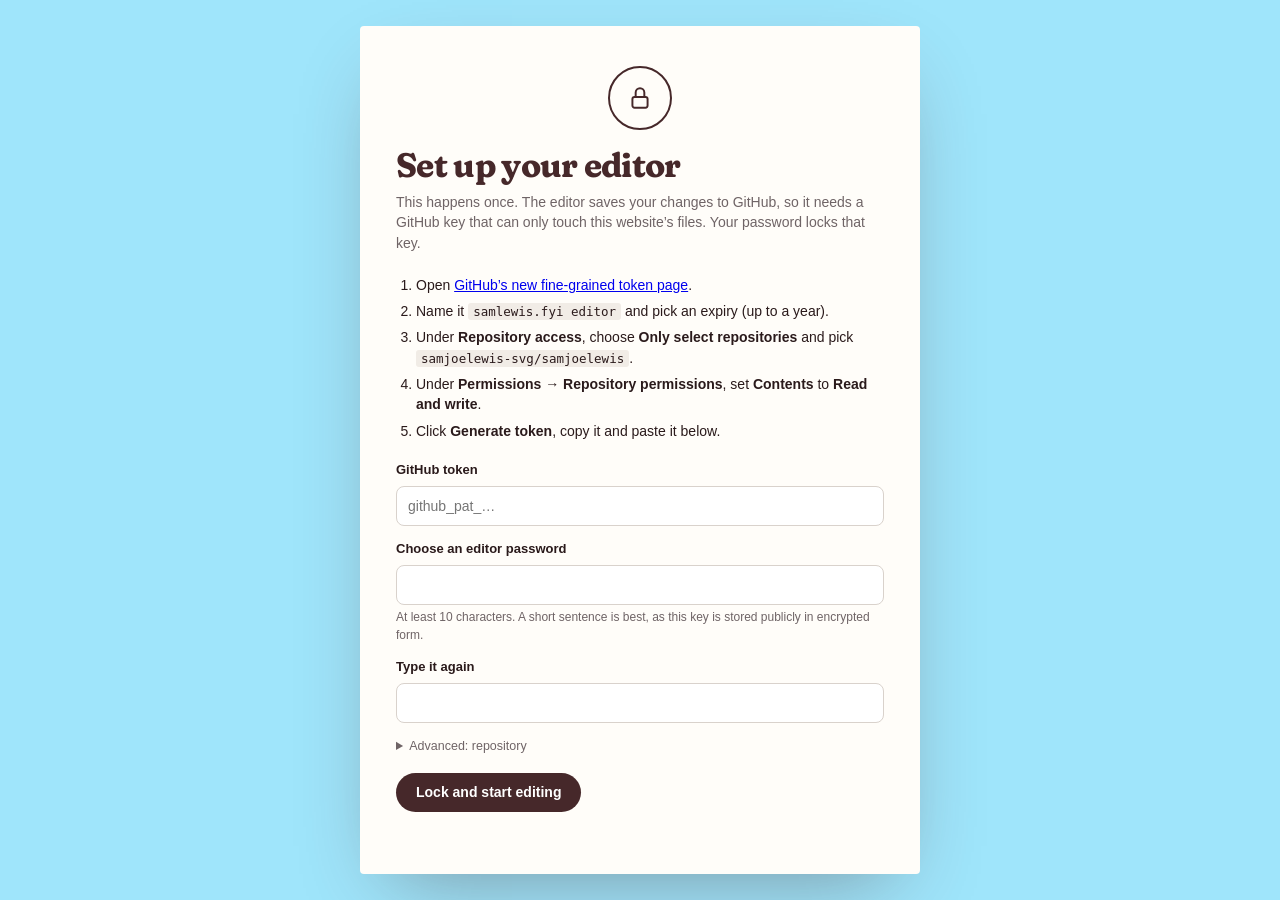
==== admin/index.html @ 77a6bab6 "Add password-protected editor" ====
<!doctype html>
<html lang="en-GB">
<head>
<meta charset="utf-8">
<meta name="viewport" content="width=device-width, initial-scale=1">
<meta name="robots" content="noindex, nofollow">
<title>Editor · samlewis.fyi</title>
<link rel="icon" href="data:image/svg+xml,%3Csvg xmlns='http://www.w3.org/2000/svg' viewBox='0 0 32 32'%3E%3Crect width='32' height='32' rx='16' fill='%2346282a'/%3E%3Ctext x='16' y='23' font-family='Georgia,serif' font-weight='700' font-size='20' text-anchor='middle' fill='%239fe5fb'%3Es%3C/text%3E%3C/svg%3E">
<link rel="preconnect" href="https://fonts.googleapis.com">
<link rel="preconnect" href="https://fonts.gstatic.com" crossorigin>
<link rel="stylesheet" href="https://fonts.googleapis.com/css2?family=Fraunces:opsz,wght,SOFT@9..144,600..800,0..100&display=swap">
<link rel="stylesheet" href="admin.css">
</head>
<body>
<div id="gate" class="gate"></div>
<div id="editor" class="editor" hidden>
  <header class="top">
    <div class="top-l"><span class="brand">samlewis</span><span class="brand-sub">Editor</span></div>
    <div class="top-c">
      <button class="ib" id="undo" title="Undo (Ctrl/Cmd Z)" aria-label="Undo" disabled><svg viewBox="0 0 24 24"><path d="M9 14 4 9l5-5"/><path d="M4 9h10.5a5.5 5.5 0 0 1 0 11H11"/></svg></button>
      <button class="ib" id="redo" title="Redo (Ctrl/Cmd Shift Z)" aria-label="Redo" disabled><svg viewBox="0 0 24 24"><path d="m15 14 5-5-5-5"/><path d="M20 9H9.5a5.5 5.5 0 0 0 0 11H13"/></svg></button>
      <span class="sep"></span>
      <div class="seg" role="group" aria-label="Preview size">
        <button class="on" data-device="desktop" title="Desktop" aria-label="Desktop view"><svg viewBox="0 0 24 24"><rect x="3" y="4" width="18" height="12" rx="1.5"/><path d="M8 20h8M12 16v4"/></svg></button>
        <button data-device="mobile" title="Mobile" aria-label="Mobile view"><svg viewBox="0 0 24 24"><rect x="7" y="2.5" width="10" height="19" rx="2"/><path d="M11 18.5h2"/></svg></button>
      </div>
      <button class="ib" id="previewBtn" title="Preview without editing tools" aria-label="Preview"><svg viewBox="0 0 24 24"><path d="M2 12s3.5-7 10-7 10 7 10 7-3.5 7-10 7S2 12 2 12z"/><circle cx="12" cy="12" r="3"/></svg></button>
    </div>
    <div class="top-r">
      <span class="status" id="status" aria-live="polite"></span>
      <a class="lnk" href="../" target="_blank" rel="noopener">View live site</a>
      <button class="btn-p" id="publish">Publish</button>
      <button class="ib" id="menuBtn" aria-label="More" aria-haspopup="true"><svg viewBox="0 0 24 24"><circle cx="5" cy="12" r="1.3"/><circle cx="12" cy="12" r="1.3"/><circle cx="19" cy="12" r="1.3"/></svg></button>
      <div class="menu" id="menu" hidden>
        <button data-act="discard">Discard unpublished changes</button>
        <button data-act="password">Change password</button>
        <button data-act="export">Download a backup of the content</button>
        <button data-act="help">How editing works</button>
        <button data-act="logout">Lock the editor</button>
      </div>
    </div>
  </header>
  <aside class="side" id="side"></aside>
  <main class="stage" id="stage"><div class="frame-wrap" id="frameWrap"><iframe id="frame" title="Site preview"></iframe></div></main>
</div>
<div id="modal" class="modal" hidden></div>
<div id="toast" class="toast" role="status" aria-live="polite"></div>
<input type="file" id="filePick" accept="image/*" hidden>
<input type="file" id="videoPick" accept="video/mp4" hidden>
<script src="admin.js"></script>
</body>
</html>
---- admin/admin.css ----
:root {
  --ink: #2a1a1b; --muted: #6f6466; --line: #e6e1dc; --bg: #f6f4f1; --panel: #fff; --accent: #46282a; --hi: #2f6bff; --danger: #c2372f; --ok: #1f7a4a;
  --ui: -apple-system, BlinkMacSystemFont, "Segoe UI", Inter, Roboto, Helvetica, Arial, sans-serif;
}
* { box-sizing: border-box; }
html, body { margin: 0; height: 100%; }
body { font: 14px/1.45 var(--ui); color: var(--ink); background: var(--bg); -webkit-font-smoothing: antialiased; }
button, input, select, textarea { font: inherit; color: inherit; }
button { cursor: pointer; }
[hidden] { display: none !important; }
:focus-visible { outline: 2px solid var(--hi); outline-offset: 2px; }
svg { width: 18px; height: 18px; fill: none; stroke: currentColor; stroke-width: 1.8; stroke-linecap: round; stroke-linejoin: round; }

/* ---------- lock screen ---------- */
.gate { min-height: 100vh; display: grid; place-items: center; padding: 24px; background: #9fe5fb; }
.gate-card { width: 100%; max-width: 440px; background: #fffdf9; padding: 40px 36px 32px; border-radius: 4px; box-shadow: 0 30px 80px -30px rgba(70,40,42,.45); text-align: center; }
.gate-card.wide { max-width: 560px; text-align: left; }
.lock { width: 64px; height: 64px; border-radius: 50%; border: 2px solid var(--accent); display: grid; place-items: center; margin: 0 auto 18px; color: var(--accent); }
.lock svg { width: 26px; height: 26px; }
.gate h1 { font: 700 34px/1.05 "Fraunces", Georgia, serif; font-variation-settings: "SOFT" 100; color: var(--accent); margin: 0 0 8px; letter-spacing: -.02em; }
.gate p { color: var(--muted); margin: 0 0 22px; }
.gate ol { color: var(--ink); padding-left: 20px; margin: 0 0 20px; }
.gate li { margin-bottom: 6px; }
.gate code { background: #f1ece6; padding: 1px 5px; border-radius: 3px; font-size: 12.5px; }
.pw { display: flex; border: 2px solid var(--accent); border-radius: 2px; background: #fff; }
.pw input { flex: 1; border: 0; padding: 14px 16px; font-size: 16px; background: none; min-width: 0; }
.pw input:focus { outline: none; }
.pw button { border: 0; background: none; padding: 0 16px; color: var(--accent); }
.pw button svg { width: 22px; height: 22px; }
.err { color: var(--danger); min-height: 1.4em; margin-top: 12px; font-size: 13px; }
.gate .field { margin-bottom: 14px; }

/* ---------- editor layout ---------- */
.editor { display: grid; grid-template-columns: 340px 1fr; grid-template-rows: 56px 1fr; height: 100vh; }
.top { grid-column: 1 / -1; display: flex; align-items: center; justify-content: space-between; gap: 16px; padding: 0 14px 0 18px; background: var(--panel); border-bottom: 1px solid var(--line); position: relative; z-index: 5; }
.top-l, .top-c, .top-r { display: flex; align-items: center; gap: 8px; }
.brand { font: 700 20px/1 "Fraunces", Georgia, serif; font-variation-settings: "SOFT" 100; color: var(--accent); letter-spacing: -.02em; }
.brand-sub { color: var(--muted); font-size: 12px; text-transform: uppercase; letter-spacing: .12em; padding-left: 8px; border-left: 1px solid var(--line); }
.ib { width: 36px; height: 36px; border-radius: 8px; border: 0; background: none; display: grid; place-items: center; color: var(--ink); }
.ib:hover:not(:disabled) { background: #f1ede9; }
.ib:disabled { opacity: .3; cursor: default; }
.ib.on { background: var(--ink); color: #fff; }
.sep { width: 1px; height: 22px; background: var(--line); margin: 0 4px; }
.seg { display: flex; background: #f1ede9; border-radius: 9px; padding: 3px; }
.seg button { border: 0; background: none; width: 34px; height: 30px; border-radius: 7px; display: grid; place-items: center; }
.seg button.on { background: #fff; box-shadow: 0 1px 3px rgba(0,0,0,.12); }
.status { color: var(--muted); font-size: 13px; margin-right: 6px; white-space: nowrap; }
.status.dirty::before { content: ""; display: inline-block; width: 8px; height: 8px; border-radius: 50%; background: #e7a21b; margin-right: 7px; }
.status.okk::before { content: ""; display: inline-block; width: 8px; height: 8px; border-radius: 50%; background: var(--ok); margin-right: 7px; }
.lnk { color: var(--ink); text-decoration: none; padding: 8px 10px; border-radius: 8px; white-space: nowrap; }
.lnk:hover { background: #f1ede9; }
.btn-p { background: var(--accent); color: #fff; border: 0; border-radius: 999px; padding: 9px 20px; font-weight: 600; white-space: nowrap; }
.btn-p:hover { filter: brightness(1.15); }
.btn-p:disabled { opacity: .5; cursor: default; }
.btn-s { background: #fff; color: var(--ink); border: 1px solid #d5cec8; border-radius: 999px; padding: 8px 16px; font-weight: 500; }
.btn-s:hover { background: #f6f3f0; }
.btn-d { background: none; color: var(--danger); border: 1px solid #ecc9c6; border-radius: 999px; padding: 8px 16px; }
.btn-d:hover { background: #fdf1f0; }
.menu { position: absolute; right: 12px; top: 52px; background: #fff; border: 1px solid var(--line); border-radius: 10px; box-shadow: 0 14px 40px -12px rgba(0,0,0,.25); padding: 6px; min-width: 260px; }
.menu button { display: block; width: 100%; text-align: left; background: none; border: 0; padding: 10px 12px; border-radius: 6px; }
.menu button:hover { background: #f4f0ec; }

/* ---------- sidebar ---------- */
.side { background: var(--panel); border-right: 1px solid var(--line); overflow-y: auto; overflow-x: hidden; display: flex; flex-direction: column; min-height: 0; }
.tabs { display: flex; gap: 2px; padding: 10px 12px 0; border-bottom: 1px solid var(--line); position: sticky; top: 0; background: #fff; z-index: 2; }
.tabs button { flex: 1; background: none; border: 0; padding: 10px 6px 12px; color: var(--muted); font-weight: 600; border-bottom: 2px solid transparent; margin-bottom: -1px; }
.tabs button.on { color: var(--ink); border-color: var(--ink); }
.pane { padding: 16px; display: grid; grid-template-columns: minmax(0, 1fr); gap: 14px; align-content: start; }
.group, .list, .li-b, .field { min-width: 0; grid-template-columns: minmax(0, 1fr); }
.pane-h { display: flex; align-items: center; gap: 8px; padding: 14px 16px; border-bottom: 1px solid var(--line); position: sticky; top: 0; background: #fff; z-index: 2; }
.pane-h h2 { font-size: 15px; margin: 0; flex: 1; min-width: 0; overflow: hidden; text-overflow: ellipsis; white-space: nowrap; }
.back { background: none; border: 0; padding: 6px 8px 6px 2px; color: var(--muted); display: flex; align-items: center; gap: 4px; }
.back:hover { color: var(--ink); }
.hint { color: var(--muted); font-size: 12.5px; margin: 0; }
.group { border-top: 1px solid var(--line); padding-top: 14px; display: grid; gap: 12px; }
.group > h3 { margin: 0; font-size: 12px; text-transform: uppercase; letter-spacing: .1em; color: var(--muted); }

/* section list */
.slist { display: grid; gap: 4px; }
.sitem { display: flex; align-items: center; gap: 8px; padding: 8px 8px 8px 4px; border-radius: 8px; border: 1px solid transparent; background: #fff; cursor: pointer; }
.sitem:hover { background: #f7f4f1; }
.sitem.sel { border-color: var(--hi); background: #f3f6ff; }
.sitem.hid .s-name { opacity: .45; text-decoration: line-through; }
.sitem.drag-over { box-shadow: 0 -3px 0 var(--hi); }
.sitem.drag-over-b { box-shadow: 0 3px 0 var(--hi); }
.sitem.dragging { opacity: .4; }
.grip { cursor: grab; color: #b4aaa5; padding: 4px; display: grid; place-items: center; }
.grip svg { width: 16px; height: 16px; }
.swatch { width: 14px; height: 14px; border-radius: 50%; flex: none; box-shadow: inset 0 0 0 1px rgba(0,0,0,.15); }
.s-name { flex: 1; min-width: 0; }
.s-name b { display: block; font-weight: 600; overflow: hidden; text-overflow: ellipsis; white-space: nowrap; }
.s-name small { color: var(--muted); }
.s-act { display: flex; gap: 0; opacity: 0; transition: opacity .15s; }
.sitem:hover .s-act, .sitem.sel .s-act { opacity: 1; }
.s-act button { width: 28px; height: 28px; border: 0; background: none; border-radius: 6px; display: grid; place-items: center; color: var(--muted); }
.s-act button:hover { background: #ece7e2; color: var(--ink); }
.s-act svg { width: 16px; height: 16px; }
.addbtn { display: flex; align-items: center; justify-content: center; gap: 6px; border: 1.5px dashed #cfc6c0; border-radius: 10px; background: none; padding: 12px; color: var(--ink); font-weight: 600; width: 100%; }
.addbtn:hover { border-color: var(--ink); background: #faf8f6; }

/* project list */
.search { width: 100%; padding: 9px 12px; border: 1px solid #d9d2cc; border-radius: 8px; }
.plist { display: grid; gap: 2px; }
.pitem { display: flex; gap: 10px; align-items: center; padding: 6px; border-radius: 8px; cursor: pointer; border: 0; background: none; text-align: left; width: 100%; }
.pitem:hover { background: #f7f4f1; }
.pitem img, .pitem .noimg { width: 52px; height: 40px; object-fit: cover; border-radius: 4px; background: #eee; flex: none; }
.pitem b { display: block; font-weight: 600; }
.pitem small { color: var(--muted); }

/* ---------- form fields ---------- */
.field { display: grid; gap: 6px; }
.field > label, .field > .lab { font-weight: 600; font-size: 13px; }
.field .help { color: var(--muted); font-size: 12px; margin: -2px 0 0; }
.field input[type=text], .field input[type=url], .field input[type=email], .field input[type=password], .field input[type=number], .field textarea, .field select {
  width: 100%; padding: 9px 11px; border: 1px solid #d9d2cc; border-radius: 8px; background: #fff; }
.field textarea { min-height: 84px; resize: vertical; line-height: 1.45; }
.field textarea.tall { min-height: 200px; }
.field input:focus, .field textarea:focus, .field select:focus { outline: none; border-color: var(--hi); box-shadow: 0 0 0 3px rgba(47,107,255,.15); }
.check { display: flex; align-items: center; gap: 10px; font-weight: 500; cursor: pointer; }
.check input { width: 18px; height: 18px; accent-color: var(--accent); }
.bgs { display: flex; gap: 8px; flex-wrap: wrap; }
.bgs button { width: 34px; height: 34px; border-radius: 50%; border: 0; box-shadow: inset 0 0 0 1px rgba(0,0,0,.15); }
.bgs button.on { box-shadow: 0 0 0 2px #fff, 0 0 0 4px var(--hi); }
.colorrow { display: flex; align-items: center; gap: 10px; }
.colorrow input[type=color] { width: 40px; height: 32px; border: 1px solid #d9d2cc; border-radius: 6px; padding: 2px; background: #fff; }
.colorrow input[type=text] { flex: 1; }
.imgf { display: flex; gap: 10px; align-items: center; }
.imgf .th { width: 88px; height: 66px; object-fit: cover; border-radius: 6px; background: #eee; flex: none; border: 1px solid var(--line); }
.imgf .btns { display: flex; flex-direction: column; gap: 6px; align-items: flex-start; }
.mini { background: #fff; border: 1px solid #d5cec8; border-radius: 999px; padding: 5px 12px; font-size: 12.5px; }
.mini:hover { background: #f6f3f0; }
.mini.danger { color: var(--danger); border-color: #ecc9c6; }
.list { display: grid; gap: 8px; }
.li { border: 1px solid var(--line); border-radius: 10px; background: #fcfbfa; }
.li-h { display: flex; align-items: center; gap: 6px; padding: 6px 6px 6px 4px; cursor: pointer; }
.li-h .t { flex: 1; min-width: 0; font-weight: 600; overflow: hidden; text-overflow: ellipsis; white-space: nowrap; }
.li-h button { width: 26px; height: 26px; border: 0; background: none; border-radius: 6px; display: grid; place-items: center; color: var(--muted); }
.li-h button:hover { background: #ece7e2; color: var(--ink); }
.li-h svg { width: 15px; height: 15px; }
.li-b { padding: 4px 12px 14px; display: grid; gap: 12px; border-top: 1px solid var(--line); }
.li.drag-over { box-shadow: 0 -3px 0 var(--hi); }
.li.drag-over-b { box-shadow: 0 3px 0 var(--hi); }
.refs { display: grid; gap: 4px; }
.ref { display: flex; align-items: center; gap: 6px; padding: 5px 6px 5px 2px; background: #fff; border: 1px solid var(--line); border-radius: 8px; }
.ref .t { flex: 1; min-width: 0; overflow: hidden; text-overflow: ellipsis; white-space: nowrap; }
.ref.drag-over { box-shadow: 0 -3px 0 var(--hi); }
.ref.drag-over-b { box-shadow: 0 3px 0 var(--hi); }
.ref button { width: 24px; height: 24px; border: 0; background: none; border-radius: 6px; display: grid; place-items: center; color: var(--muted); }
.ref button:hover { background: #ece7e2; color: var(--danger); }
.ref svg { width: 14px; height: 14px; }
.row2 { display: grid; grid-template-columns: 1fr 1fr; gap: 10px; }
.danger-zone { display: flex; gap: 8px; flex-wrap: wrap; padding-top: 6px; }

/* ---------- stage ---------- */
.stage { overflow: auto; background: #e9e5e1; display: flex; justify-content: center; min-height: 0; }
.frame-wrap { width: 100%; height: 100%; transition: width .3s ease; background: #fff; }
.frame-wrap.mobile { width: 390px; height: calc(100% - 40px); margin: 20px 0; border-radius: 28px; overflow: hidden; box-shadow: 0 0 0 10px #1d1b1b, 0 30px 60px -20px rgba(0,0,0,.5); }
.frame-wrap iframe { width: 100%; height: 100%; border: 0; display: block; }
.previewing .side { display: none; }
.previewing { grid-template-columns: 1fr; }

/* ---------- modal + toast ---------- */
.modal { position: fixed; inset: 0; z-index: 50; background: rgba(30,20,20,.45); display: grid; place-items: center; padding: 24px; }
.dialog { background: #fff; border-radius: 14px; width: 100%; max-width: 860px; max-height: calc(100vh - 48px); overflow: auto; box-shadow: 0 40px 100px -30px rgba(0,0,0,.5); }
.dialog.small { max-width: 460px; }
.dialog-h { display: flex; align-items: center; justify-content: space-between; padding: 18px 22px; border-bottom: 1px solid var(--line); position: sticky; top: 0; background: #fff; }
.dialog-h h2 { margin: 0; font-size: 18px; }
.dialog-b { padding: 20px 22px 24px; display: grid; gap: 14px; }
.dialog-f { display: flex; justify-content: flex-end; gap: 10px; padding: 0 22px 22px; }
.types { display: grid; grid-template-columns: repeat(auto-fill, minmax(190px, 1fr)); gap: 14px; }
.type { border: 1px solid var(--line); border-radius: 12px; background: #fff; padding: 0; text-align: left; overflow: hidden; }
.type:hover { border-color: var(--ink); box-shadow: 0 8px 24px -14px rgba(0,0,0,.35); }
.type .pv { height: 104px; background: #9fe5fb; display: grid; place-items: center; padding: 12px; }
.type .tx { padding: 10px 12px 12px; }
.type b { display: block; }
.type small { color: var(--muted); }
.pv i { display: block; background: #46282a; border-radius: 2px; }
.toast { position: fixed; left: 50%; bottom: 24px; transform: translateX(-50%) translateY(20px); background: var(--ink); color: #fff; padding: 12px 18px; border-radius: 10px; opacity: 0; pointer-events: none; transition: all .25s ease; z-index: 60; max-width: 90vw; }
.toast.show { opacity: 1; transform: translateX(-50%); }
.help-list { margin: 0; padding-left: 18px; display: grid; gap: 8px; }

@media (max-width: 900px) {
  .editor { grid-template-columns: 1fr; grid-template-rows: 56px auto 1fr; }
  .side { max-height: 42vh; border-right: 0; border-bottom: 1px solid var(--line); }
  .brand-sub, .lnk, .status { display: none; }
}
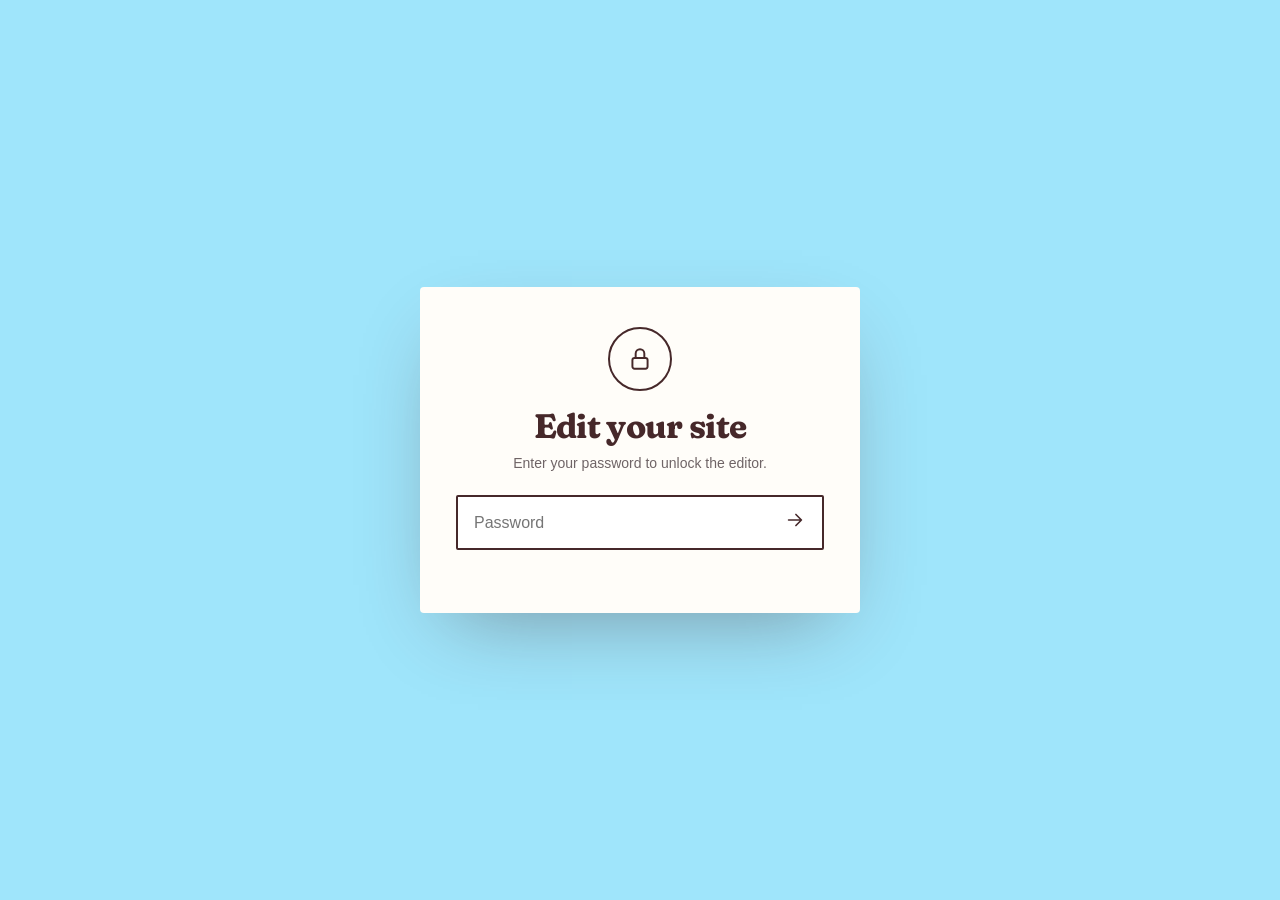
==== commit 75b70f0c: "New favicon: Fraunces S on a sky badge, drawn as a path Co-Authored-By: Claude Opus 5.5 <noreply@ant" ====
--- a/admin/index.html
+++ b/admin/index.html
@@ -5,7 +5,9 @@
 <meta name="viewport" content="width=device-width, initial-scale=1">
 <meta name="robots" content="noindex, nofollow">
 <title>Editor · samlewis.fyi</title>
-<link rel="icon" href="data:image/svg+xml,%3Csvg xmlns='http://www.w3.org/2000/svg' viewBox='0 0 32 32'%3E%3Crect width='32' height='32' rx='16' fill='%2346282a'/%3E%3Ctext x='16' y='23' font-family='Georgia,serif' font-weight='700' font-size='20' text-anchor='middle' fill='%239fe5fb'%3Es%3C/text%3E%3C/svg%3E">
+<link rel="icon" href="/favicon.svg" type="image/svg+xml">
+<link rel="icon" href="/favicon-32.png" sizes="32x32" type="image/png">
+<link rel="apple-touch-icon" href="/apple-touch-icon.png">
 <link rel="preconnect" href="https://fonts.googleapis.com">
 <link rel="preconnect" href="https://fonts.gstatic.com" crossorigin>
 <link rel="stylesheet" href="https://fonts.googleapis.com/css2?family=Fraunces:opsz,wght,SOFT@9..144,600..800,0..100&display=swap">
--- a/admin/admin.css
+++ b/admin/admin.css
@@ -90,7 +90,7 @@
 .s-name { flex: 1; min-width: 0; }
 .s-name b { display: block; font-weight: 600; overflow: hidden; text-overflow: ellipsis; white-space: nowrap; }
 .s-name small { color: var(--muted); }
-.s-act { display: flex; gap: 0; opacity: 0; transition: opacity .15s; }
+.s-act { display: flex; gap: 0; opacity: .4; transition: opacity .15s; }
 .sitem:hover .s-act, .sitem.sel .s-act { opacity: 1; }
 .s-act button { width: 28px; height: 28px; border: 0; background: none; border-radius: 6px; display: grid; place-items: center; color: var(--muted); }
 .s-act button:hover { background: #ece7e2; color: var(--ink); }
@@ -184,3 +184,20 @@
   .side { max-height: 42vh; border-right: 0; border-bottom: 1px solid var(--line); }
   .brand-sub, .lnk, .status { display: none; }
 }
+.refs, .ref { min-width: 0; }
+.field select[data-refadd] { width: 100%; padding: 8px 10px; border: 1px dashed #cfc6c0; border-radius: 8px; background: #fff; }
+.crop-ratios { display: flex; flex-wrap: wrap; gap: 6px; }
+.crop-ratios .mini.on { background: var(--ink); color: #fff; border-color: var(--ink); }
+.crop-stage { display: grid; place-items: center; background: #2a2627; border-radius: 10px; padding: 18px; }
+.crop-wrap { position: relative; user-select: none; touch-action: none; }
+.crop-img { display: block; pointer-events: none; }
+.crop-shade { position: absolute; background: rgba(20,14,15,.62); pointer-events: none; }
+.crop-box { position: absolute; outline: 2px solid #fff; cursor: move; touch-action: none;
+  background-image: linear-gradient(rgba(255,255,255,.35), rgba(255,255,255,.35)), linear-gradient(rgba(255,255,255,.35), rgba(255,255,255,.35)), linear-gradient(90deg, rgba(255,255,255,.35), rgba(255,255,255,.35)), linear-gradient(90deg, rgba(255,255,255,.35), rgba(255,255,255,.35));
+  background-size: 100% 1px, 100% 1px, 1px 100%, 1px 100%; background-position: 0 33.3%, 0 66.6%, 33.3% 0, 66.6% 0; background-repeat: no-repeat; }
+.crop-stage { overflow: hidden; }
+.crop-box i { position: absolute; width: 16px; height: 16px; background: #fff; border-radius: 3px; box-shadow: 0 1px 4px rgba(0,0,0,.5); }
+.crop-box i[data-h="nw"] { left: -8px; top: -8px; cursor: nwse-resize; } .crop-box i[data-h="ne"] { right: -8px; top: -8px; cursor: nesw-resize; }
+.crop-box i[data-h="sw"] { left: -8px; bottom: -8px; cursor: nesw-resize; } .crop-box i[data-h="se"] { right: -8px; bottom: -8px; cursor: nwse-resize; }
+.crop-box i[data-h="n"] { left: calc(50% - 8px); top: -8px; cursor: ns-resize; } .crop-box i[data-h="s"] { left: calc(50% - 8px); bottom: -8px; cursor: ns-resize; }
+.crop-box i[data-h="w"] { top: calc(50% - 8px); left: -8px; cursor: ew-resize; } .crop-box i[data-h="e"] { top: calc(50% - 8px); right: -8px; cursor: ew-resize; }
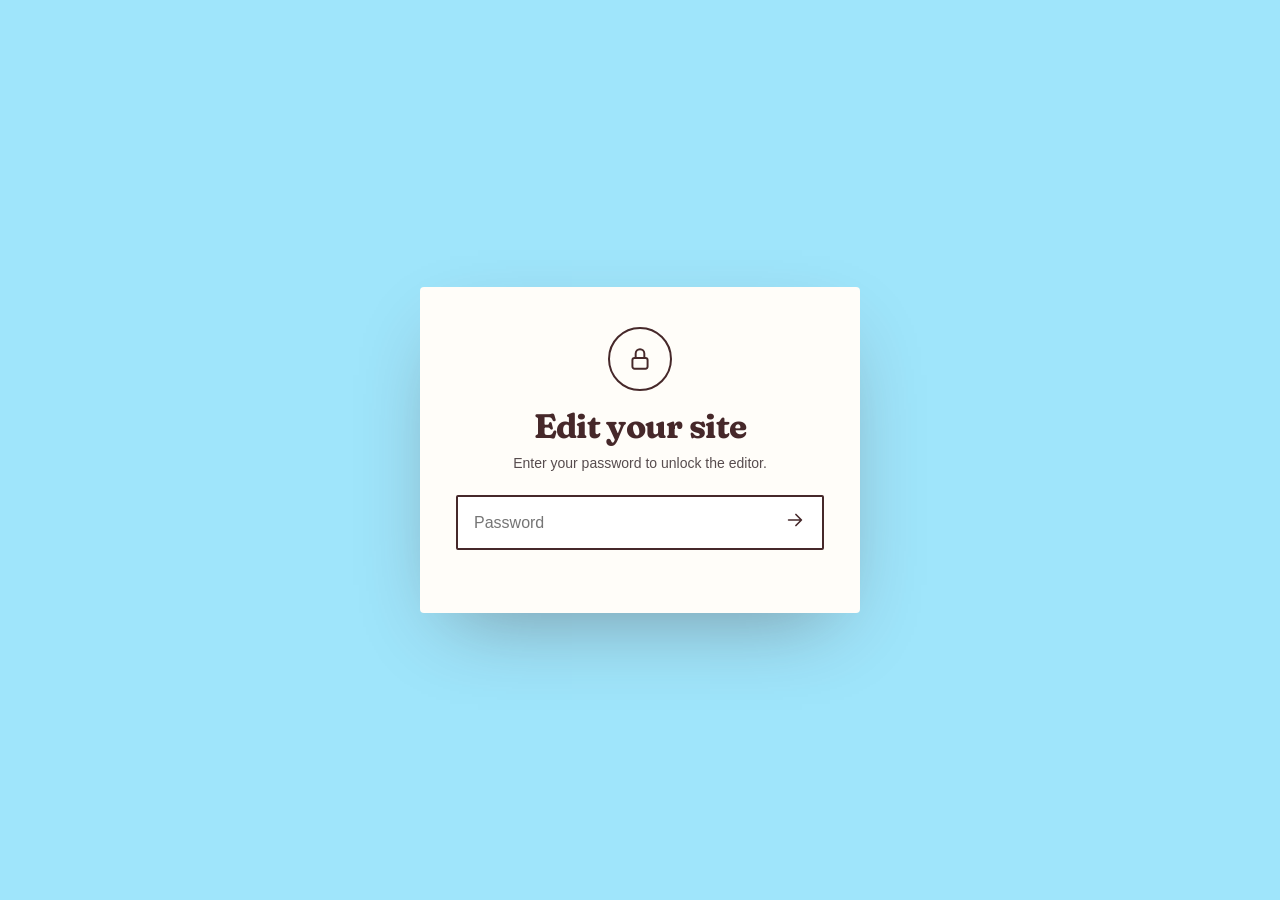
==== commit f04b5e51: "Editor polish: add-block pill on hover, section names, drag-only reorder on desktop, collapsible hel" ====
--- a/admin/index.html
+++ b/admin/index.html
@@ -17,7 +17,7 @@
 <div id="gate" class="gate"></div>
 <div id="editor" class="editor" hidden>
   <header class="top">
-    <div class="top-l"><span class="brand">samlewis</span><span class="brand-sub">Editor</span></div>
+    <div class="top-l"><span class="brand">Sam Lewis</span><span class="brand-sub">Editor</span></div>
     <div class="top-c">
       <button class="ib" id="undo" title="Undo (Ctrl/Cmd Z)" aria-label="Undo" disabled><svg viewBox="0 0 24 24"><path d="M9 14 4 9l5-5"/><path d="M4 9h10.5a5.5 5.5 0 0 1 0 11H11"/></svg></button>
       <button class="ib" id="redo" title="Redo (Ctrl/Cmd Shift Z)" aria-label="Redo" disabled><svg viewBox="0 0 24 24"><path d="m15 14 5-5-5-5"/><path d="M20 9H9.5a5.5 5.5 0 0 0 0 11H13"/></svg></button>
@@ -30,10 +30,12 @@
     </div>
     <div class="top-r">
       <span class="status" id="status" aria-live="polite"></span>
+      <button class="lnk" id="visBtn" type="button">Visitors</button>
       <a class="lnk" href="../" target="_blank" rel="noopener">View live site</a>
       <button class="btn-p" id="publish">Publish</button>
       <button class="ib" id="menuBtn" aria-label="More" aria-haspopup="true"><svg viewBox="0 0 24 24"><circle cx="5" cy="12" r="1.3"/><circle cx="12" cy="12" r="1.3"/><circle cx="19" cy="12" r="1.3"/></svg></button>
       <div class="menu" id="menu" hidden>
+        <button data-act="visitors">Visitors</button>
         <button data-act="discard">Discard unpublished changes</button>
         <button data-act="password">Change password</button>
         <button data-act="export">Download a backup of the content</button>
--- a/admin/admin.css
+++ b/admin/admin.css
@@ -1,5 +1,5 @@
 :root {
-  --ink: #2a1a1b; --muted: #6f6466; --line: #e6e1dc; --bg: #f6f4f1; --panel: #fff; --accent: #46282a; --hi: #2f6bff; --danger: #c2372f; --ok: #1f7a4a;
+  --ink: #2a1a1b; --muted: #574c4e; --line: #e6e1dc; --bg: #f6f4f1; --panel: #fff; --accent: #46282a; --hi: #2f6bff; --danger: #c2372f; --ok: #1f7a4a;
   --ui: -apple-system, BlinkMacSystemFont, "Segoe UI", Inter, Roboto, Helvetica, Arial, sans-serif;
 }
 * { box-sizing: border-box; }
@@ -49,6 +49,7 @@
 .status.okk::before { content: ""; display: inline-block; width: 8px; height: 8px; border-radius: 50%; background: var(--ok); margin-right: 7px; }
 .lnk { color: var(--ink); text-decoration: none; padding: 8px 10px; border-radius: 8px; white-space: nowrap; }
 .lnk:hover { background: #f1ede9; }
+button.lnk { background: none; border: 0; font: inherit; cursor: pointer; }
 .btn-p { background: var(--accent); color: #fff; border: 0; border-radius: 999px; padding: 9px 20px; font-weight: 600; white-space: nowrap; }
 .btn-p:hover { filter: brightness(1.15); }
 .btn-p:disabled { opacity: .5; cursor: default; }
@@ -84,7 +85,7 @@
 .sitem.drag-over { box-shadow: 0 -3px 0 var(--hi); }
 .sitem.drag-over-b { box-shadow: 0 3px 0 var(--hi); }
 .sitem.dragging { opacity: .4; }
-.grip { cursor: grab; color: #b4aaa5; padding: 4px; display: grid; place-items: center; }
+.grip { cursor: grab; color: #857a77; padding: 4px; display: grid; place-items: center; }
 .grip svg { width: 16px; height: 16px; }
 .swatch { width: 14px; height: 14px; border-radius: 50%; flex: none; box-shadow: inset 0 0 0 1px rgba(0,0,0,.15); }
 .s-name { flex: 1; min-width: 0; }
@@ -201,3 +202,34 @@
 .crop-box i[data-h="sw"] { left: -8px; bottom: -8px; cursor: nesw-resize; } .crop-box i[data-h="se"] { right: -8px; bottom: -8px; cursor: nwse-resize; }
 .crop-box i[data-h="n"] { left: calc(50% - 8px); top: -8px; cursor: ns-resize; } .crop-box i[data-h="s"] { left: calc(50% - 8px); bottom: -8px; cursor: ns-resize; }
 .crop-box i[data-h="w"] { top: calc(50% - 8px); left: -8px; cursor: ew-resize; } .crop-box i[data-h="e"] { top: calc(50% - 8px); right: -8px; cursor: ew-resize; }
+
+/* visitors */
+.vis-range { display: flex; gap: 4px; margin-left: auto; margin-right: 12px; }
+.vis-range button { border: 1px solid var(--line); background: #fff; border-radius: 99px; padding: 5px 11px; font: inherit; font-size: 13px; cursor: pointer; }
+.vis-range button.on { background: #46282a; color: #fff; border-color: #46282a; }
+.vis-big b { font-size: 44px; line-height: 1; }
+.vis-big span { font-size: 16px; opacity: .7; margin-left: 6px; }
+.vis-bars { display: flex; align-items: flex-end; gap: 3px; height: 70px; }
+.vis-bars i { flex: 1; background: #9fe5fb; border-radius: 3px 3px 0 0; min-height: 2px; }
+.vis-grid { display: grid; grid-template-columns: 1fr 1fr; gap: 18px 28px; }
+.vis-grid h3 { font-size: 13px; text-transform: uppercase; letter-spacing: .06em; opacity: .6; margin: 0 0 8px; }
+.vis-list { list-style: none; margin: 0; padding: 0; }
+.vis-list li { display: flex; justify-content: space-between; gap: 12px; padding: 6px 0; border-bottom: 1px solid var(--line); font-size: 14px; }
+.vis-list li span { overflow: hidden; text-overflow: ellipsis; white-space: nowrap; }
+.vis .muted, .dialog .muted { opacity: .65; font-size: 13px; margin: 0; }
+@media (max-width: 640px) { .vis-grid { grid-template-columns: 1fr; } .dialog-h { flex-wrap: wrap; } }
+/* section rows: actions float over the right edge on hover/selection so all four fit */
+.sitem { position: relative; }
+.s-act { position: absolute; right: 6px; top: 50%; transform: translateY(-50%); opacity: 0; pointer-events: none; background: inherit; border-radius: 8px; padding-left: 4px; box-shadow: -18px 0 14px -6px #fff; }
+.sitem:hover .s-act, .sitem.sel .s-act, .sitem:focus-within .s-act { opacity: 1; pointer-events: auto; }
+.sitem:hover .s-act { box-shadow: -18px 0 14px -6px #f7f4f1; }
+.sitem.sel .s-act { box-shadow: -18px 0 14px -6px #f3f6ff; }
+@media (hover: none) { .s-act { opacity: 1; pointer-events: auto; } }
+
+/* only drag to reorder on desktop; arrows stay for touchscreens */
+@media (hover: hover) { .s-act [data-sact="up"], .s-act [data-sact="down"] { display: none; } }
+details.hint { margin: 0; }
+details.hint summary { cursor: pointer; font-weight: 600; color: var(--ink); list-style: none; display: inline-flex; align-items: center; gap: 6px; }
+details.hint summary::-webkit-details-marker { display: none; }
+details.hint summary::before { content: "?"; display: inline-grid; place-items: center; width: 18px; height: 18px; border-radius: 50%; border: 1.5px solid currentColor; font-size: 11px; }
+details.hint[open] summary { margin-bottom: 6px; }
